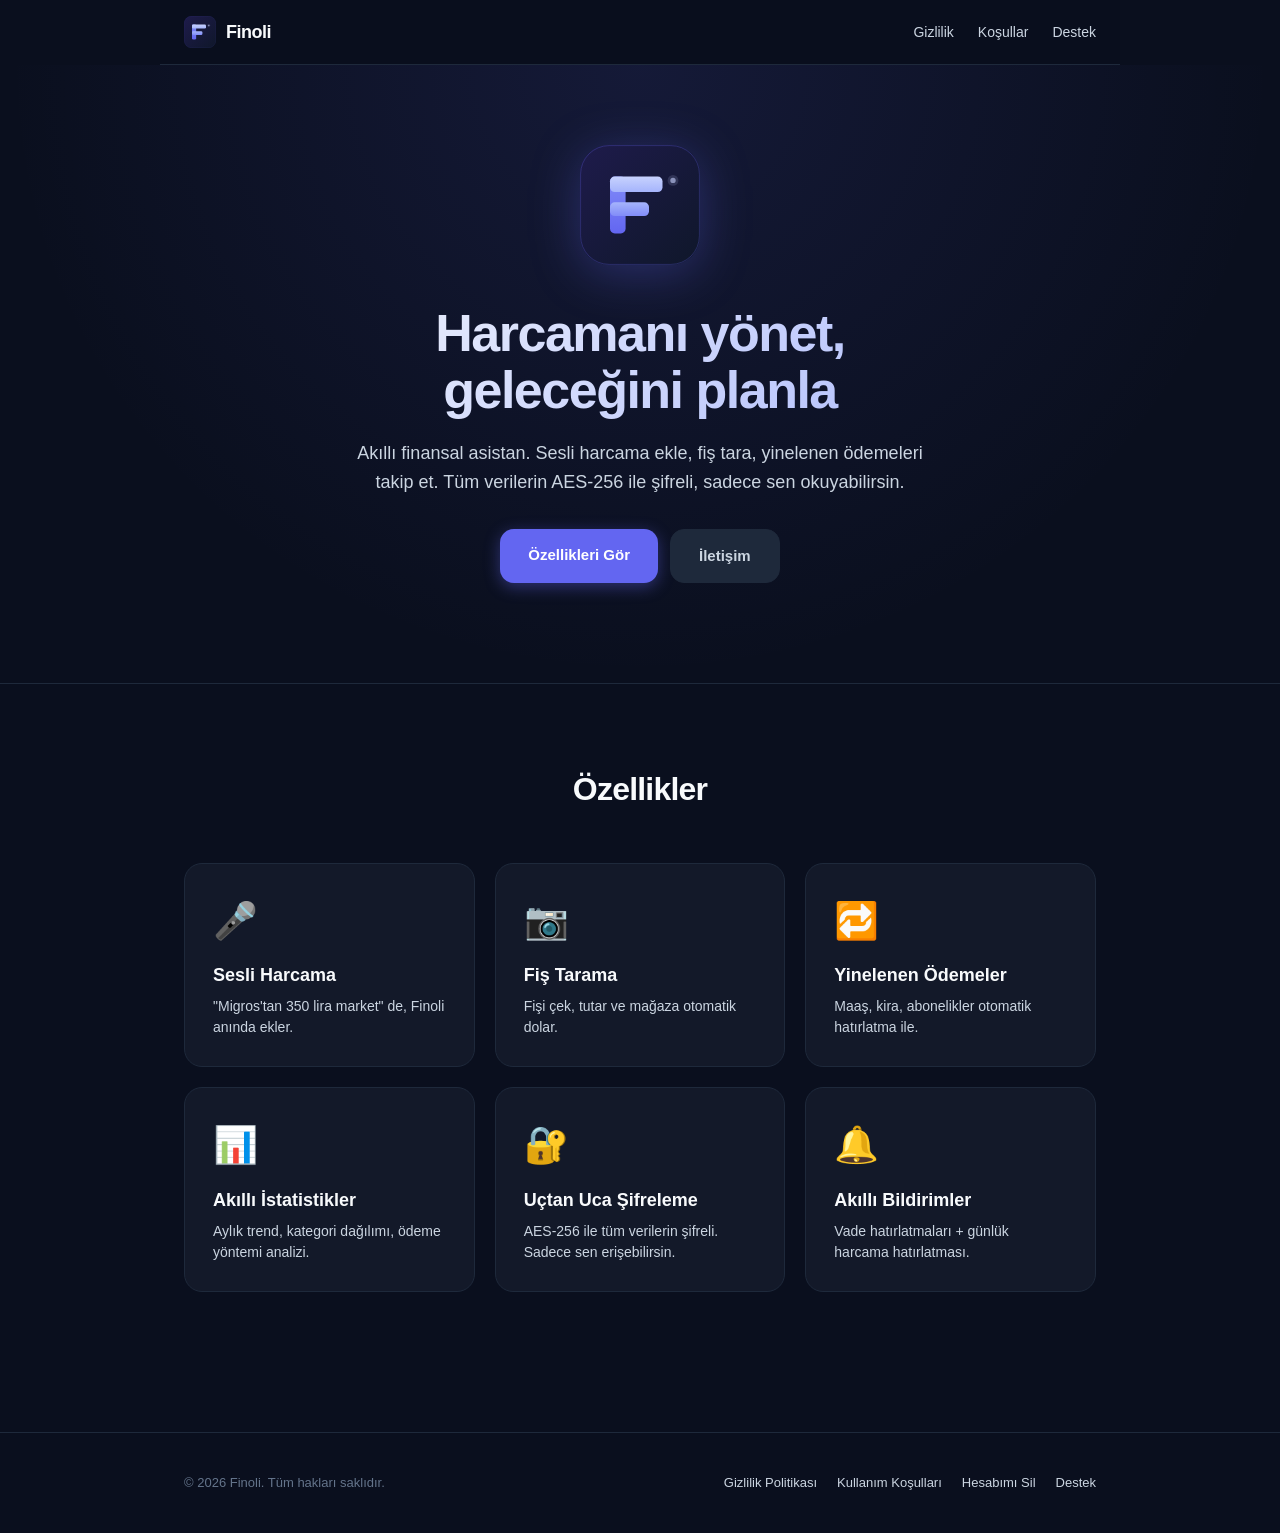
==== index.html @ ec36eb67 "init: finoli web (landing + privacy + terms + support)" ====
<!DOCTYPE html>
<html lang="tr">
<head>
<meta charset="UTF-8">
<meta name="viewport" content="width=device-width, initial-scale=1.0">
<title>Finoli — Akıllı Finansal Asistan</title>
<meta name="description" content="Harcamanı yönet, geleceğini planla. AES-256 şifreleme ile güvenli, ücretsiz kişisel finans uygulaması.">
<link rel="stylesheet" href="style.css">
<link rel="icon" type="image/svg+xml" href="assets/logo.svg">
</head>
<body>
<nav class="nav">
  <a href="/" class="brand">
    <img src="assets/logo.svg" alt="Finoli" width="32" height="32">
    <span>Finoli</span>
  </a>
  <div class="nav-links">
    <a href="privacy.html">Gizlilik</a>
    <a href="terms.html">Koşullar</a>
    <a href="support.html">Destek</a>
  </div>
</nav>

<header class="hero">
  <div class="container">
    <img src="assets/logo.svg" alt="Finoli" class="hero-logo" width="120" height="120">
    <h1>Harcamanı yönet,<br>geleceğini planla</h1>
    <p class="lead">
      Akıllı finansal asistan. Sesli harcama ekle, fiş tara, yinelenen ödemeleri takip et.
      Tüm verilerin AES-256 ile şifreli, sadece sen okuyabilirsin.
    </p>
    <div class="cta-row">
      <a href="#features" class="btn btn-primary">Özellikleri Gör</a>
      <a href="support.html" class="btn btn-ghost">İletişim</a>
    </div>
  </div>
</header>

<section id="features" class="features">
  <div class="container">
    <h2>Özellikler</h2>
    <div class="grid">
      <div class="feature">
        <div class="emoji">🎤</div>
        <h3>Sesli Harcama</h3>
        <p>"Migros'tan 350 lira market" de, Finoli anında ekler.</p>
      </div>
      <div class="feature">
        <div class="emoji">📷</div>
        <h3>Fiş Tarama</h3>
        <p>Fişi çek, tutar ve mağaza otomatik dolar.</p>
      </div>
      <div class="feature">
        <div class="emoji">🔁</div>
        <h3>Yinelenen Ödemeler</h3>
        <p>Maaş, kira, abonelikler otomatik hatırlatma ile.</p>
      </div>
      <div class="feature">
        <div class="emoji">📊</div>
        <h3>Akıllı İstatistikler</h3>
        <p>Aylık trend, kategori dağılımı, ödeme yöntemi analizi.</p>
      </div>
      <div class="feature">
        <div class="emoji">🔐</div>
        <h3>Uçtan Uca Şifreleme</h3>
        <p>AES-256 ile tüm verilerin şifreli. Sadece sen erişebilirsin.</p>
      </div>
      <div class="feature">
        <div class="emoji">🔔</div>
        <h3>Akıllı Bildirimler</h3>
        <p>Vade hatırlatmaları + günlük harcama hatırlatması.</p>
      </div>
    </div>
  </div>
</section>

<footer class="footer">
  <div class="container">
    <p>© 2026 Finoli. Tüm hakları saklıdır.</p>
    <div class="footer-links">
      <a href="privacy.html">Gizlilik Politikası</a>
      <a href="terms.html">Kullanım Koşulları</a>
      <a href="delete-account.html">Hesabımı Sil</a>
      <a href="support.html">Destek</a>
    </div>
  </div>
</footer>
</body>
</html>
---- style.css ----
/* Finoli — Modern, koyu tema, finoli-app uyumlu */

:root {
  --bg: #0a0f1e;
  --surface: #131929;
  --surface-2: #1e293b;
  --border: #1e293b;
  --text: #f8fafc;
  --text-2: #cbd5e1;
  --muted: #64748b;
  --primary: #6366f1;
  --primary-light: #818cf8;
  --primary-lighter: #a5b4fc;
  --danger: #ef4444;
  --success: #10b981;
}

* {
  box-sizing: border-box;
  margin: 0;
  padding: 0;
}

html { scroll-behavior: smooth; }

body {
  font-family: -apple-system, BlinkMacSystemFont, 'SF Pro Text', 'Segoe UI', Roboto, sans-serif;
  background: var(--bg);
  color: var(--text);
  line-height: 1.6;
  -webkit-font-smoothing: antialiased;
  min-height: 100vh;
}

a {
  color: var(--primary-light);
  text-decoration: none;
}
a:hover { color: var(--primary-lighter); }

.container {
  max-width: 960px;
  margin: 0 auto;
  padding: 0 24px;
}

/* Nav */
.nav {
  position: sticky;
  top: 0;
  z-index: 10;
  background: rgba(10, 15, 30, 0.85);
  backdrop-filter: blur(12px);
  border-bottom: 1px solid var(--border);
  padding: 16px 24px;
  display: flex;
  justify-content: space-between;
  align-items: center;
  max-width: 960px;
  margin: 0 auto;
}

.brand {
  display: flex;
  align-items: center;
  gap: 10px;
  color: var(--text);
  font-weight: 800;
  font-size: 18px;
  letter-spacing: -0.5px;
}

.nav-links {
  display: flex;
  gap: 24px;
}
.nav-links a {
  color: var(--text-2);
  font-size: 14px;
  font-weight: 500;
}
.nav-links a:hover { color: var(--text); }

/* Hero */
.hero {
  text-align: center;
  padding: 80px 0 100px;
  background: radial-gradient(ellipse at top, rgba(99, 102, 241, 0.12), transparent 70%);
}

.hero-logo {
  margin-bottom: 32px;
  filter: drop-shadow(0 8px 24px rgba(99, 102, 241, 0.3));
}

.hero h1 {
  font-size: 52px;
  font-weight: 800;
  letter-spacing: -1.5px;
  line-height: 1.1;
  margin-bottom: 20px;
  background: linear-gradient(135deg, #f8fafc, #a5b4fc);
  -webkit-background-clip: text;
  background-clip: text;
  -webkit-text-fill-color: transparent;
}

.hero .lead {
  font-size: 18px;
  color: var(--text-2);
  max-width: 580px;
  margin: 0 auto 32px;
}

.cta-row {
  display: flex;
  justify-content: center;
  gap: 12px;
  flex-wrap: wrap;
}

.btn {
  padding: 14px 28px;
  border-radius: 14px;
  font-weight: 700;
  font-size: 15px;
  border: none;
  cursor: pointer;
  transition: transform 0.15s, opacity 0.15s;
}
.btn:hover { transform: translateY(-1px); }
.btn-primary {
  background: var(--primary);
  color: white;
  box-shadow: 0 4px 16px rgba(99, 102, 241, 0.4);
}
.btn-ghost {
  background: var(--surface-2);
  color: var(--text-2);
  border: 1px solid var(--border);
}

/* Features */
.features {
  padding: 80px 0;
  border-top: 1px solid var(--border);
}
.features h2 {
  font-size: 32px;
  font-weight: 800;
  letter-spacing: -0.8px;
  text-align: center;
  margin-bottom: 48px;
}

.grid {
  display: grid;
  grid-template-columns: repeat(auto-fit, minmax(280px, 1fr));
  gap: 20px;
}

.feature {
  background: var(--surface);
  border: 1px solid var(--border);
  border-radius: 18px;
  padding: 28px;
  transition: transform 0.2s, border-color 0.2s;
}
.feature:hover {
  transform: translateY(-2px);
  border-color: rgba(99, 102, 241, 0.4);
}
.feature .emoji {
  font-size: 36px;
  margin-bottom: 12px;
}
.feature h3 {
  font-size: 18px;
  font-weight: 700;
  margin-bottom: 6px;
  color: var(--text);
}
.feature p {
  color: var(--text-2);
  font-size: 14px;
  line-height: 1.5;
}

/* Legal pages */
.legal {
  padding: 60px 24px 80px;
  max-width: 760px;
}
.legal h1 {
  font-size: 36px;
  font-weight: 800;
  letter-spacing: -1px;
  margin-bottom: 8px;
}
.legal h2 {
  font-size: 22px;
  font-weight: 700;
  margin-top: 36px;
  margin-bottom: 12px;
  color: var(--text);
}
.legal h3 {
  font-size: 17px;
  font-weight: 700;
  margin-top: 24px;
  margin-bottom: 8px;
  color: var(--text-2);
}
.legal p {
  color: var(--text-2);
  margin-bottom: 12px;
}
.legal ul, .legal ol {
  margin: 12px 0 16px 24px;
  color: var(--text-2);
}
.legal li {
  margin-bottom: 6px;
}
.legal .muted {
  color: var(--muted);
  font-size: 14px;
}
.legal .lead {
  font-size: 17px;
  color: var(--text-2);
  margin-bottom: 24px;
}

.card {
  background: var(--surface);
  border: 1px solid var(--border);
  border-radius: 16px;
  padding: 24px;
  margin: 20px 0;
}
.card.danger {
  background: rgba(239, 68, 68, 0.08);
  border-color: rgba(239, 68, 68, 0.3);
}
.card.danger h2 { color: var(--danger); }

.card pre {
  background: var(--bg);
  padding: 14px;
  border-radius: 8px;
  font-size: 13px;
  color: var(--text-2);
  overflow-x: auto;
  white-space: pre-wrap;
  font-family: 'SF Mono', Menlo, Consolas, monospace;
  margin-top: 8px;
}

.big-link {
  font-size: 20px;
  font-weight: 700;
}

details {
  background: var(--surface);
  border: 1px solid var(--border);
  border-radius: 12px;
  padding: 16px 20px;
  margin-bottom: 10px;
}
details summary {
  cursor: pointer;
  font-weight: 600;
  color: var(--text);
  font-size: 15px;
  list-style: none;
}
details summary::after {
  content: '+';
  float: right;
  font-size: 20px;
  color: var(--muted);
  transition: transform 0.2s;
}
details[open] summary::after { content: '−'; }
details p, details ul {
  margin-top: 12px;
  color: var(--text-2);
}

/* Footer */
.footer {
  border-top: 1px solid var(--border);
  padding: 40px 0;
  margin-top: 60px;
}
.footer .container {
  display: flex;
  justify-content: space-between;
  align-items: center;
  flex-wrap: wrap;
  gap: 16px;
}
.footer p {
  color: var(--muted);
  font-size: 13px;
}
.footer-links {
  display: flex;
  gap: 20px;
  flex-wrap: wrap;
}
.footer-links a {
  color: var(--text-2);
  font-size: 13px;
}

@media (max-width: 600px) {
  .hero h1 { font-size: 36px; }
  .hero .lead { font-size: 16px; }
  .nav-links { gap: 14px; font-size: 13px; }
  .footer .container { flex-direction: column; text-align: center; }
}
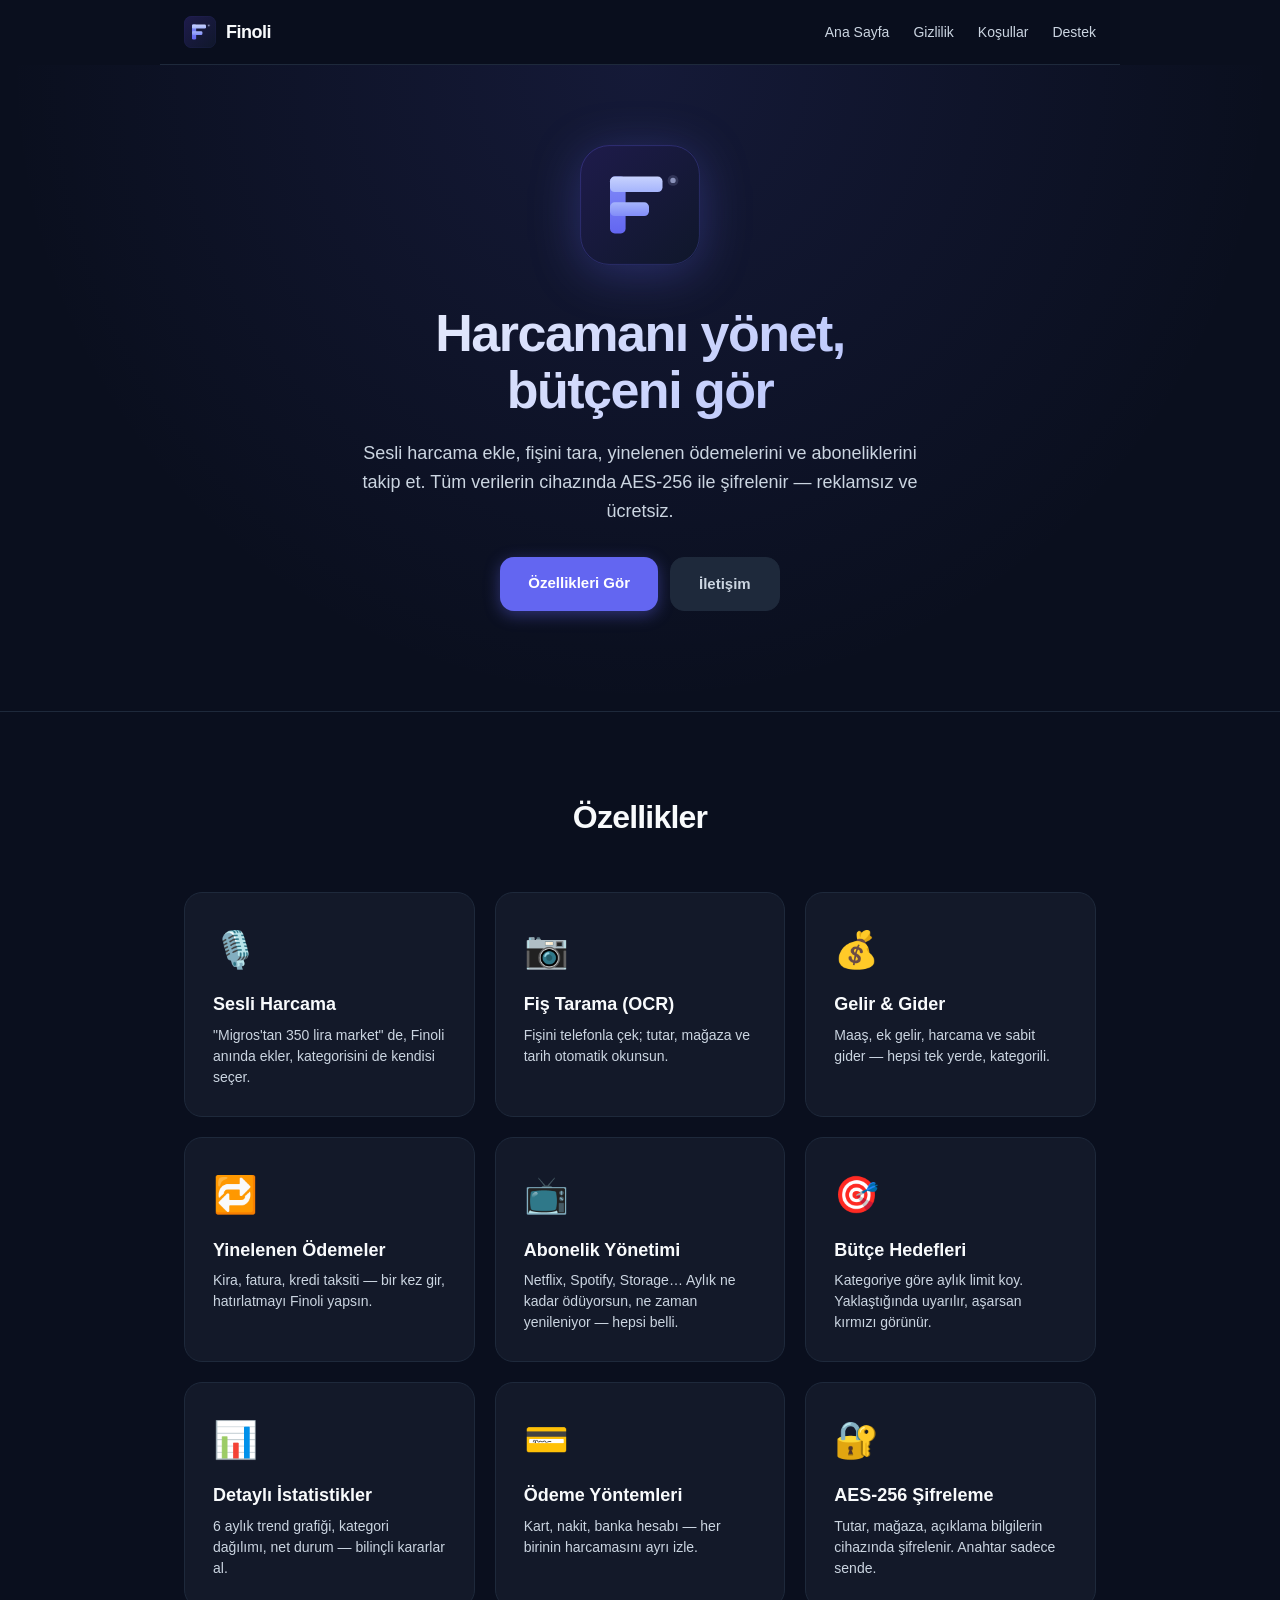
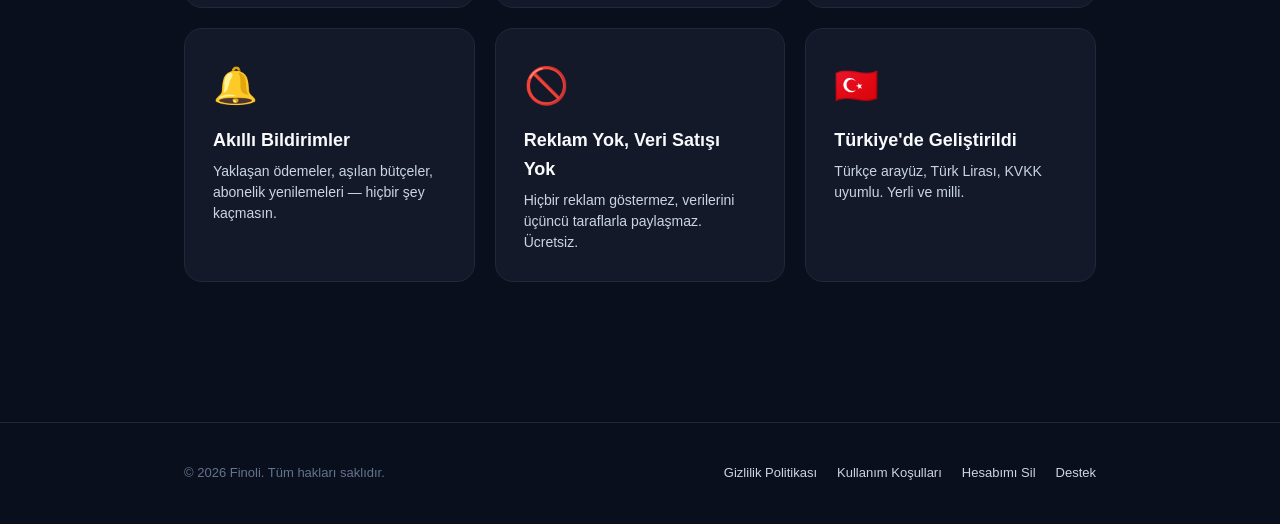
==== commit 649c6ee2: "content: web sitesini yeni özellikler için güncelle + navigasyon düzeltmeleri İçerik güncellemeleri:" ====
--- a/index.html
+++ b/index.html
@@ -3,18 +3,20 @@
 <head>
 <meta charset="UTF-8">
 <meta name="viewport" content="width=device-width, initial-scale=1.0">
-<title>Finoli — Akıllı Finansal Asistan</title>
-<meta name="description" content="Harcamanı yönet, geleceğini planla. AES-256 şifreleme ile güvenli, ücretsiz kişisel finans uygulaması.">
+<title>Finoli — Akıllı Kişisel Finans Asistanı</title>
+<meta name="description" content="Harcamanı yönet, bütçeni gör. Sesli ekleme, fiş tarama, AES-256 uçtan uca şifreleme. Reklamsız ve ücretsiz kişisel finans uygulaması.">
+<meta name="theme-color" content="#0a0f1e">
 <link rel="stylesheet" href="style.css">
 <link rel="icon" type="image/svg+xml" href="assets/logo.svg">
 </head>
 <body>
 <nav class="nav">
-  <a href="/" class="brand">
+  <a href="index.html" class="brand">
     <img src="assets/logo.svg" alt="Finoli" width="32" height="32">
     <span>Finoli</span>
   </a>
   <div class="nav-links">
+    <a href="index.html">Ana Sayfa</a>
     <a href="privacy.html">Gizlilik</a>
     <a href="terms.html">Koşullar</a>
     <a href="support.html">Destek</a>
@@ -24,10 +26,10 @@
 <header class="hero">
   <div class="container">
     <img src="assets/logo.svg" alt="Finoli" class="hero-logo" width="120" height="120">
-    <h1>Harcamanı yönet,<br>geleceğini planla</h1>
+    <h1>Harcamanı yönet,<br>bütçeni gör</h1>
     <p class="lead">
-      Akıllı finansal asistan. Sesli harcama ekle, fiş tara, yinelenen ödemeleri takip et.
-      Tüm verilerin AES-256 ile şifreli, sadece sen okuyabilirsin.
+      Sesli harcama ekle, fişini tara, yinelenen ödemelerini ve aboneliklerini takip et.
+      Tüm verilerin cihazında AES-256 ile şifrelenir — reklamsız ve ücretsiz.
     </p>
     <div class="cta-row">
       <a href="#features" class="btn btn-primary">Özellikleri Gör</a>
@@ -41,34 +43,64 @@
     <h2>Özellikler</h2>
     <div class="grid">
       <div class="feature">
-        <div class="emoji">🎤</div>
+        <div class="emoji">🎙️</div>
         <h3>Sesli Harcama</h3>
-        <p>"Migros'tan 350 lira market" de, Finoli anında ekler.</p>
+        <p>"Migros'tan 350 lira market" de, Finoli anında ekler, kategorisini de kendisi seçer.</p>
       </div>
       <div class="feature">
         <div class="emoji">📷</div>
-        <h3>Fiş Tarama</h3>
-        <p>Fişi çek, tutar ve mağaza otomatik dolar.</p>
+        <h3>Fiş Tarama (OCR)</h3>
+        <p>Fişini telefonla çek; tutar, mağaza ve tarih otomatik okunsun.</p>
+      </div>
+      <div class="feature">
+        <div class="emoji">💰</div>
+        <h3>Gelir &amp; Gider</h3>
+        <p>Maaş, ek gelir, harcama ve sabit gider — hepsi tek yerde, kategorili.</p>
       </div>
       <div class="feature">
         <div class="emoji">🔁</div>
         <h3>Yinelenen Ödemeler</h3>
-        <p>Maaş, kira, abonelikler otomatik hatırlatma ile.</p>
+        <p>Kira, fatura, kredi taksiti — bir kez gir, hatırlatmayı Finoli yapsın.</p>
+      </div>
+      <div class="feature">
+        <div class="emoji">📺</div>
+        <h3>Abonelik Yönetimi</h3>
+        <p>Netflix, Spotify, Storage… Aylık ne kadar ödüyorsun, ne zaman yenileniyor — hepsi belli.</p>
+      </div>
+      <div class="feature">
+        <div class="emoji">🎯</div>
+        <h3>Bütçe Hedefleri</h3>
+        <p>Kategoriye göre aylık limit koy. Yaklaştığında uyarılır, aşarsan kırmızı görünür.</p>
       </div>
       <div class="feature">
         <div class="emoji">📊</div>
-        <h3>Akıllı İstatistikler</h3>
-        <p>Aylık trend, kategori dağılımı, ödeme yöntemi analizi.</p>
+        <h3>Detaylı İstatistikler</h3>
+        <p>6 aylık trend grafiği, kategori dağılımı, net durum — bilinçli kararlar al.</p>
+      </div>
+      <div class="feature">
+        <div class="emoji">💳</div>
+        <h3>Ödeme Yöntemleri</h3>
+        <p>Kart, nakit, banka hesabı — her birinin harcamasını ayrı izle.</p>
       </div>
       <div class="feature">
         <div class="emoji">🔐</div>
-        <h3>Uçtan Uca Şifreleme</h3>
-        <p>AES-256 ile tüm verilerin şifreli. Sadece sen erişebilirsin.</p>
+        <h3>AES-256 Şifreleme</h3>
+        <p>Tutar, mağaza, açıklama bilgilerin cihazında şifrelenir. Anahtar sadece sende.</p>
       </div>
       <div class="feature">
         <div class="emoji">🔔</div>
         <h3>Akıllı Bildirimler</h3>
-        <p>Vade hatırlatmaları + günlük harcama hatırlatması.</p>
+        <p>Yaklaşan ödemeler, aşılan bütçeler, abonelik yenilemeleri — hiçbir şey kaçmasın.</p>
+      </div>
+      <div class="feature">
+        <div class="emoji">🚫</div>
+        <h3>Reklam Yok, Veri Satışı Yok</h3>
+        <p>Hiçbir reklam göstermez, verilerini üçüncü taraflarla paylaşmaz. Ücretsiz.</p>
+      </div>
+      <div class="feature">
+        <div class="emoji">🇹🇷</div>
+        <h3>Türkiye'de Geliştirildi</h3>
+        <p>Türkçe arayüz, Türk Lirası, KVKK uyumlu. Yerli ve milli.</p>
       </div>
     </div>
   </div>
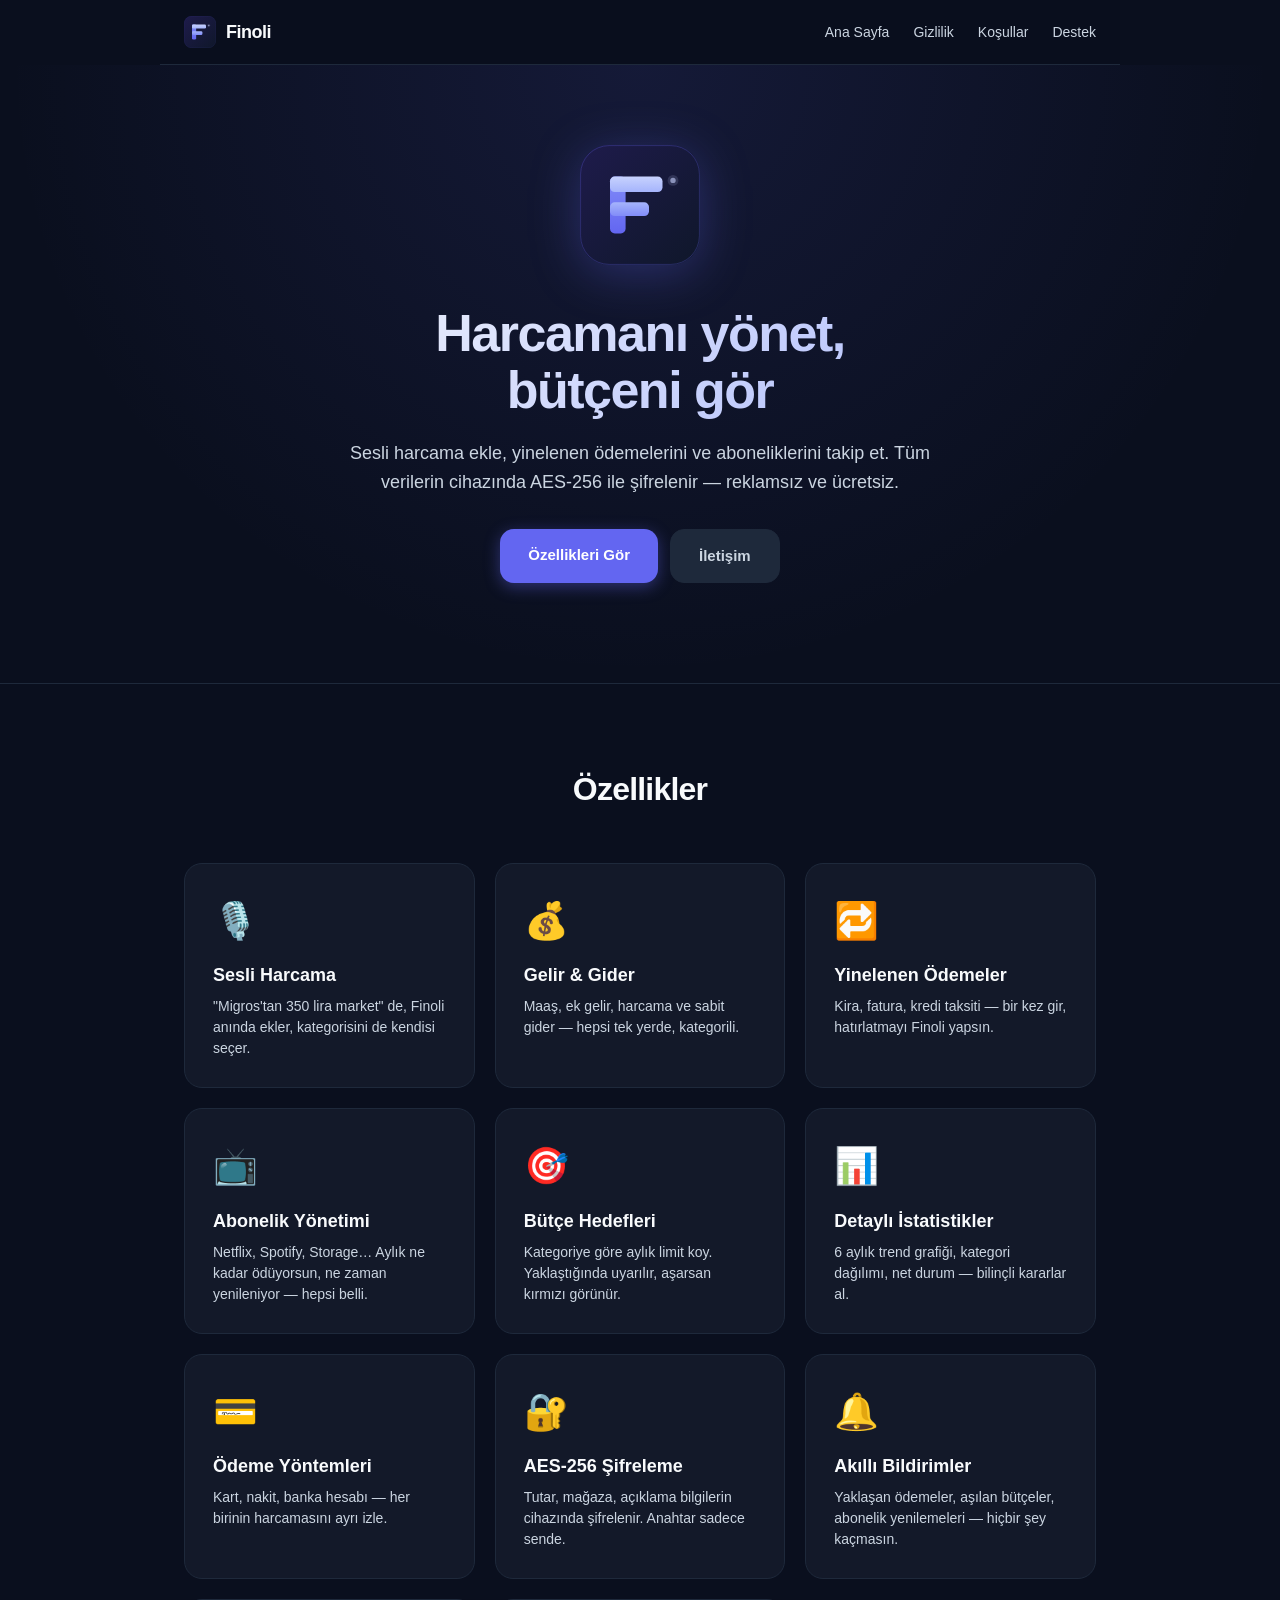
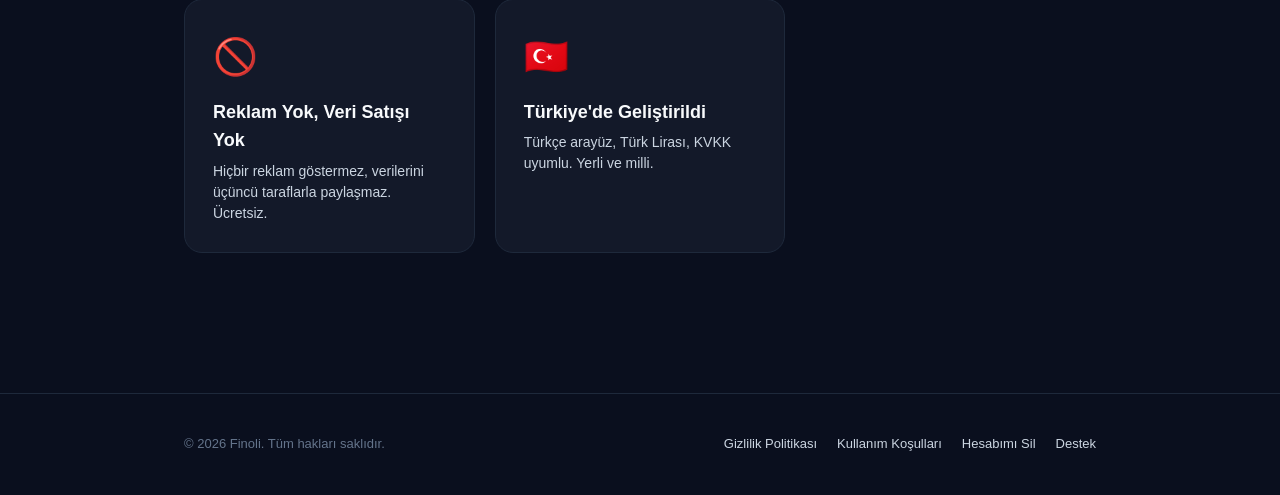
==== commit f92ed827: "content: offline destek ve şifreleme güncellemeleri yansıtıldı Co-Authored-By: Claude Sonnet 4.6 <no" ====
--- a/index.html
+++ b/index.html
@@ -4,7 +4,7 @@
 <meta charset="UTF-8">
 <meta name="viewport" content="width=device-width, initial-scale=1.0">
 <title>Finoli — Akıllı Kişisel Finans Asistanı</title>
-<meta name="description" content="Harcamanı yönet, bütçeni gör. Sesli ekleme, fiş tarama, AES-256 uçtan uca şifreleme. Reklamsız ve ücretsiz kişisel finans uygulaması.">
+<meta name="description" content="Harcamanı yönet, bütçeni gör. Sesli harcama ekleme, AES-256 uçtan uca şifreleme. Reklamsız ve ücretsiz kişisel finans uygulaması.">
 <meta name="theme-color" content="#0a0f1e">
 <link rel="stylesheet" href="style.css">
 <link rel="icon" type="image/svg+xml" href="assets/logo.svg">
@@ -28,7 +28,7 @@
     <img src="assets/logo.svg" alt="Finoli" class="hero-logo" width="120" height="120">
     <h1>Harcamanı yönet,<br>bütçeni gör</h1>
     <p class="lead">
-      Sesli harcama ekle, fişini tara, yinelenen ödemelerini ve aboneliklerini takip et.
+      Sesli harcama ekle, yinelenen ödemelerini ve aboneliklerini takip et.
       Tüm verilerin cihazında AES-256 ile şifrelenir — reklamsız ve ücretsiz.
     </p>
     <div class="cta-row">
@@ -46,11 +46,6 @@
         <div class="emoji">🎙️</div>
         <h3>Sesli Harcama</h3>
         <p>"Migros'tan 350 lira market" de, Finoli anında ekler, kategorisini de kendisi seçer.</p>
-      </div>
-      <div class="feature">
-        <div class="emoji">📷</div>
-        <h3>Fiş Tarama (OCR)</h3>
-        <p>Fişini telefonla çek; tutar, mağaza ve tarih otomatik okunsun.</p>
       </div>
       <div class="feature">
         <div class="emoji">💰</div>
